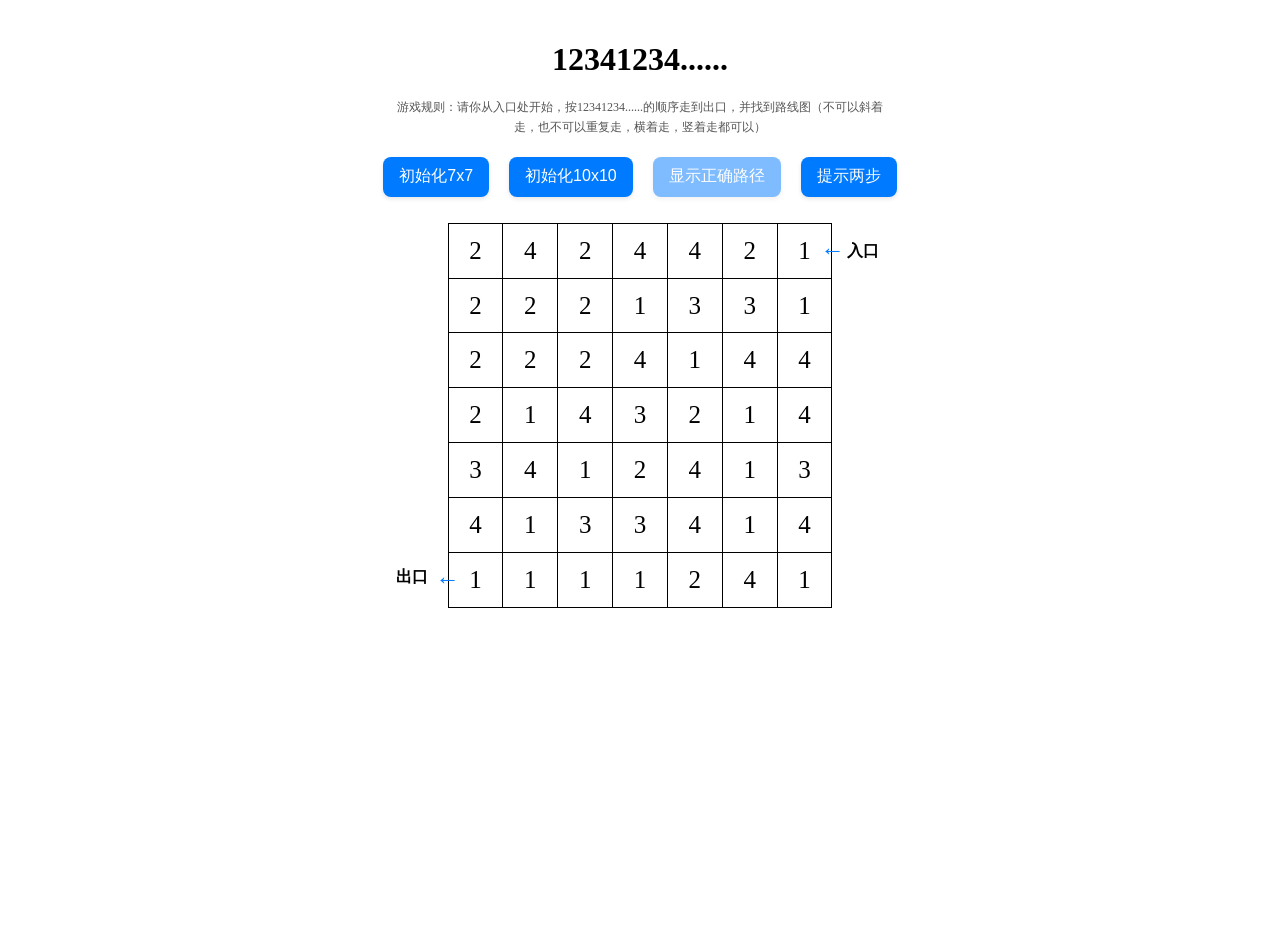
==== index.html @ 18fa10f1 "Add files via upload" ====
<!DOCTYPE html>
<html lang="zh">
<head>
    <meta charset="UTF-8">
    <meta name="viewport" content="width=device-width, initial-scale=1.0">
    <title>1234游戏</title>
    <link rel="stylesheet" href="styles.css">
</head>
<body>
    <div class="game-container">
        <h1 class="game-title">12341234......</h1>
        <p class="game-rules">
            游戏规则：请你从入口处开始，按12341234......的顺序走到出口，并找到路线图（不可以斜着走，也不可以重复走，横着走，竖着走都可以）
        </p>
        <div class="button-container">
            <button id="init7x7Button">初始化7x7</button>
            <button id="init10x10Button">初始化10x10</button>
            <div class="show-path-container">
                <button id="showPathButton">显示正确路径</button>
                <p id="showPathHint" class="hint-text"></p>
            </div>
            <button id="hintButton">提示两步</button> <!-- 新增的提示按钮 -->
        </div>
        <div class="table-wrapper">
            <table id="myTable"></table>
            <div class="entrance">入口</div>
            <div class="arrow-left entrance-arrow">&#8592;</div>
            <div class="exit">出口</div>
            <div class="arrow-left exit-arrow">&#8592;</div> <!-- 新增的出口箭头 -->
        </div>
    </div>
    <script src="script.js"></script>
</body>
</html>
---- styles.css ----
body, html {
    margin: 0;
    padding: 0;
    height: 100%;
    overflow-y: auto; /* 允许垂直滚动 */
}

.game-container {
    display: flex;
    flex-direction: column;
    align-items: center; /* 改为居中对齐 */
    justify-content: flex-start; /* 改为从顶部开始 */
    min-height: 100vh;
    padding: 20px;
    overflow-y: auto; /* 添加垂直滚动条 */
}

.table-wrapper {
    position: relative;
    margin-top: 0;
    padding-top: 0; /* 移除顶部内边距 */
    display: flex;
    justify-content: center;
}

table {
    border-collapse: collapse;
}

td {
    width: 51.84px;  /* 减少10% (57.6px * 0.9) */
    height: 51.84px; /* 减少10% (57.6px * 0.9) */
    border: 1px solid black;
    text-align: center;
    font-size: 25px; /* 稍微减小字体大小 */
}

.entrance, .exit {
    position: absolute;
    font-size: 16px;
    font-weight: bold;
}

.entrance {
    position: absolute;
    top: 20px; /* 将top值从15px增加到20px,使文字下移 */
    left: calc(100% + 15px);
    font-size: 16px;
    font-weight: bold;
    white-space: nowrap;
    line-height: 1; /* 添加这行以确保文字垂直居中 */
}

.exit {
    position: absolute;
    bottom: 20px; /* 稍微上移 */
    right: calc(100% + 20px); /* 向右移动 */
    font-size: 16px;
    font-weight: bold;
    white-space: nowrap;
}

/* 在现有的CSS后面添加以下内容 */
.start {
    position: relative;
}

.start-marker {
    position: absolute;
    top: -20px;
    right: -5px;
    font-size: 12px;
    color: #333;
    background-color: #fff;
    padding: 2px 5px;
    border: 1px solid #333;
    border-radius: 3px;
}

.popup {
    position: fixed;
    top: 0;
    left: 0;
    width: 100%;
    height: 100%;
    background-color: rgba(0, 0, 0, 0.5);
    display: flex;
    justify-content: center;
    align-items: center;
    z-index: 1000;
}

.popup-content {
    background-color: white;
    padding: 20px;
    border-radius: 5px;
    text-align: center;
}

.popup-content h2 {
    margin-top: 0;
}

.popup-content button {
    margin-top: 10px;
    padding: 5px 10px;
    font-size: 16px;
    cursor: pointer;
}

/* 在文件末尾添加以下内容 */

@keyframes rise {
    0% { transform: translateY(100%) scale(0.1); opacity: 0.5; }
    100% { transform: translateY(0) scale(0.5); opacity: 0.8; }
}

@keyframes explode {
    0% { transform: scale(0); opacity: 0; }
    50% { transform: scale(1.2); opacity: 1; }
    100% { transform: scale(1); opacity: 0; }
}

.firework {
    position: absolute;
    width: 10px;
    height: 10px;
    border-radius: 50%;
    animation: explode 3s ease-out forwards;
}

.success-popup {
    position: relative;
    overflow: hidden;
    padding: 20px 60px; /* 增加左右内边距为烟花留出空间 */
}

/* 在文件末尾添加以下内容 */
#showPathButton {
    /* 移除之前的样式 */
    position: static;
    top: auto;
    right: auto;
    /* 使用与其他按钮相同的样式 */
    padding: 8px 16px;
    font-size: 16px;
    color: #ffffff;
    background-color: #007AFF;
    border: none;
    border-radius: 8px;
    cursor: pointer;
    transition: background-color 0.3s ease;
    box-shadow: 0 2px 4px rgba(0, 0, 0, 0.1);
    height: auto; /* 添加这行 */
    line-height: normal; /* 添加这行 */    
}

#showPathButton:hover {
    background-color: #0056b3;
}

#showPathButton:active {
    background-color: #004080;
    transform: translateY(1px);
}

.button-container button,
#showPathButton {
    height: 40px; /* 或其他适合的固定高度 */
}

.button-container {
    display: flex;
    justify-content: center; /* 改为居中对齐 */
    margin-bottom: 10px; /* 减少底部边距 */
    width: 100%; /* 确保按钮容器占满宽度 */
}

.button-container button {
    margin: 0 10px;
    padding: 8px 16px;
    font-size: 16px;
    color: #ffffff;
    background-color: #007AFF; /* Apple blue */
    border: none;
    border-radius: 8px;
    cursor: pointer;
    transition: background-color 0.3s ease;
    box-shadow: 0 2px 4px rgba(0, 0, 0, 0.1);
}

.button-container button:hover {
    background-color: #0056b3; /* Darker blue on hover */
}

.button-container button:active {
    background-color: #004080; /* Even darker blue when pressed */
    transform: translateY(1px);
}

/* 其他样式保持不变 */

/* 在现有样式的基础上修改或添加以下内容 */

.game-title {
    font-size: 32px; /* 增大字体 */
    text-align: center; /* 改为居中对齐 */
    margin-bottom: 20px; /* 增加底部间距 */
    width: 100%; /* 确保标题占满宽度 */
}

.game-rules {
    font-size: 12px; /* 减小字体 */
    text-align: center; /* 改为居中对齐 */
    max-width: 500px;
    margin: 0 auto 20px; /* 使用auto实现水平居中 */
    line-height: 1.6;
    color: #555;
}

/* 其他样式保持不变 */

/* 在现有样式的基础上添加以下内容 */

.exit-arrow {
    position: absolute;
    bottom: 15px; /* 保持不变 */
    left: -12px;
    font-size: 24px; /* 恢复到原来的大小 */
    color: #007AFF;
    z-index: 1;
}

/* 重命名原来的箭头类并调整位置 */
.entrance-arrow {
    position: absolute;
    top: 15px;
    left: calc(100% - 12px);
    font-size: 24px;
    color: #007AFF;
    z-index: 1;
    line-height: 1;
}

/* 其他样式保持不变 */
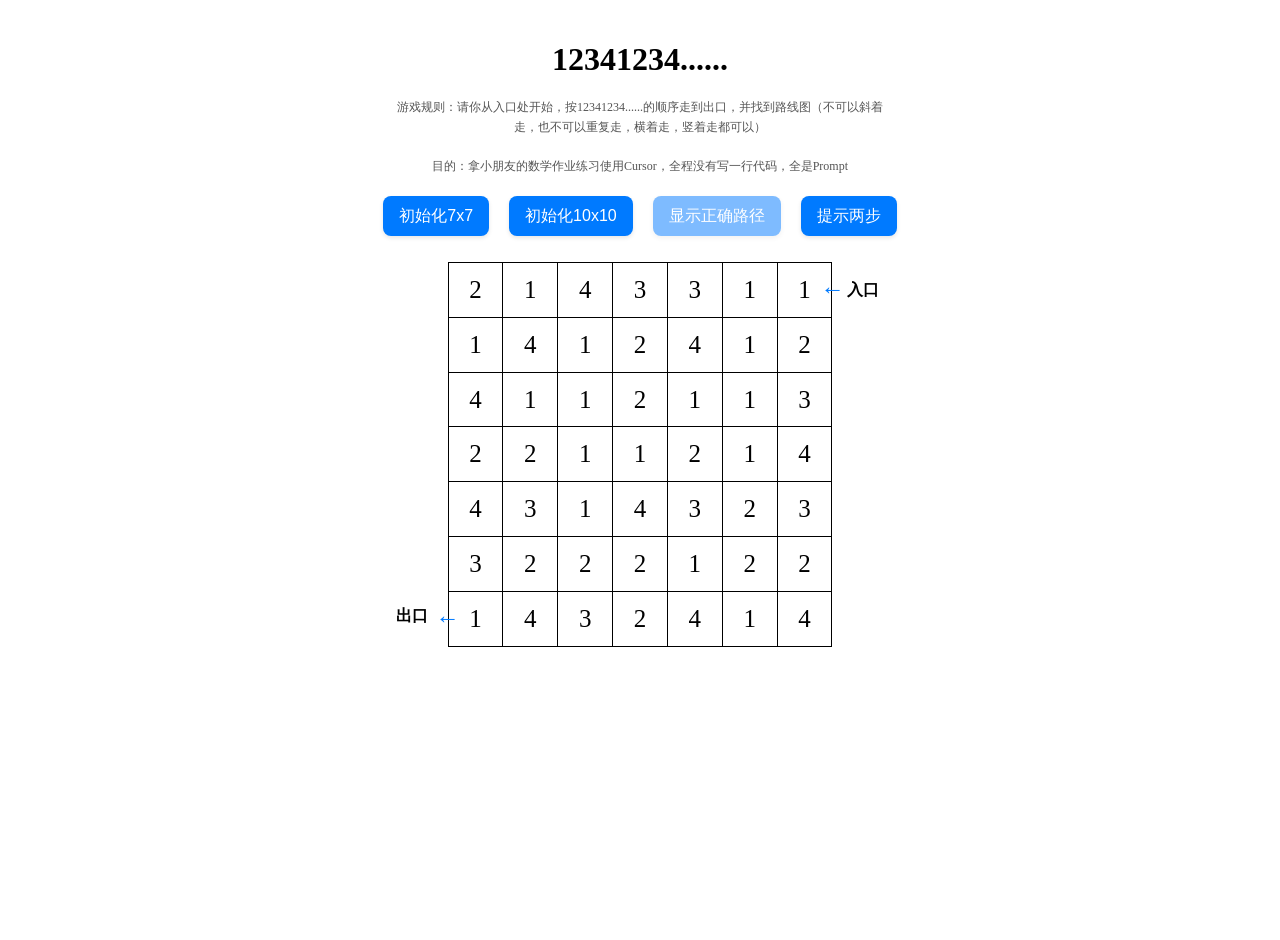
==== commit be9774a4: "Update index.html" ====
--- a/index.html
+++ b/index.html
@@ -12,6 +12,9 @@
         <p class="game-rules">
             游戏规则：请你从入口处开始，按12341234......的顺序走到出口，并找到路线图（不可以斜着走，也不可以重复走，横着走，竖着走都可以）
         </p>
+        <p class="game-rules">
+            目的：拿小朋友的数学作业练习使用Cursor，全程没有写一行代码，全是Prompt
+        </p>        
         <div class="button-container">
             <button id="init7x7Button">初始化7x7</button>
             <button id="init10x10Button">初始化10x10</button>
@@ -31,4 +34,4 @@
     </div>
     <script src="script.js"></script>
 </body>
-</html>+</html>
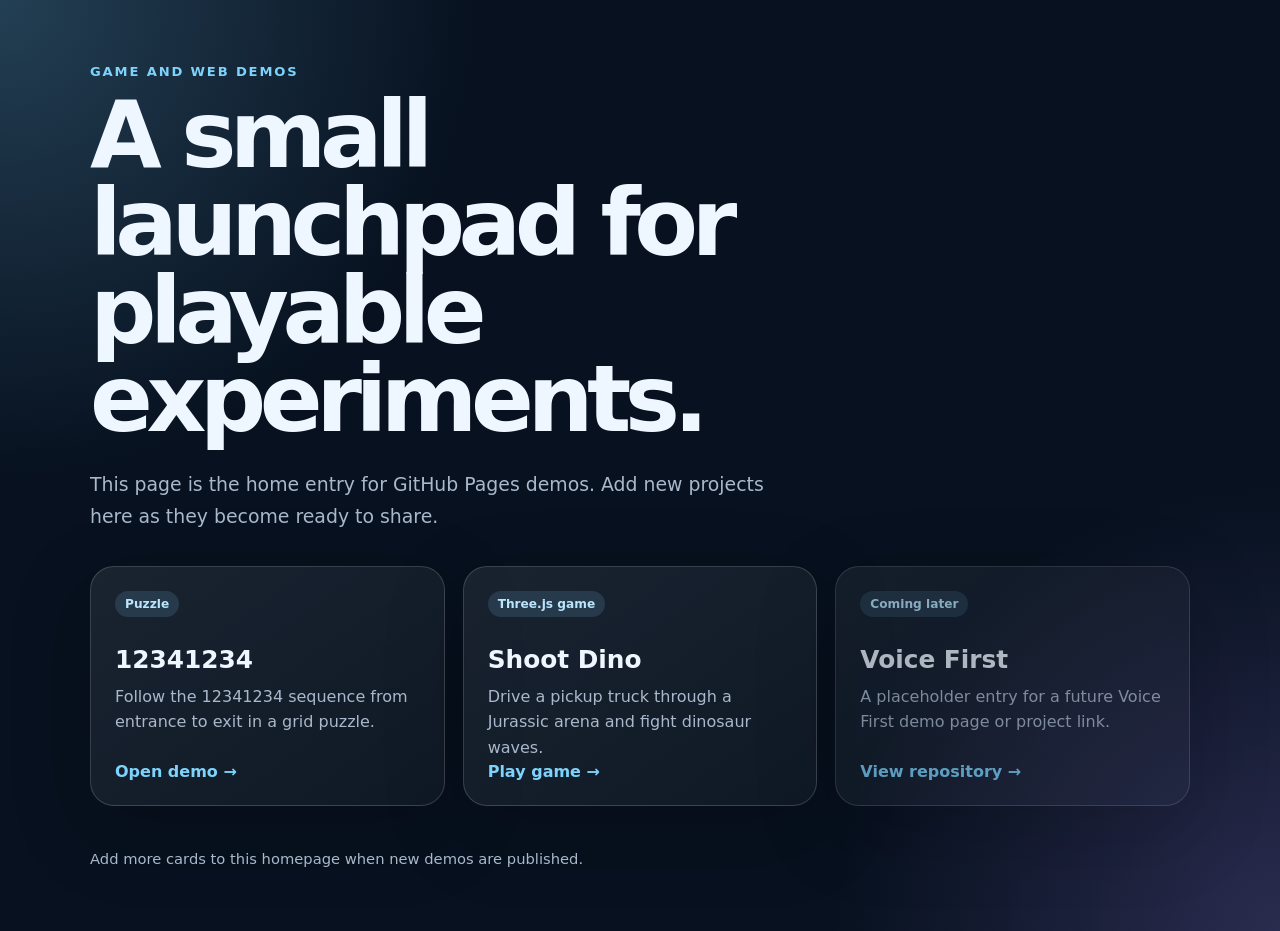
==== commit d19462c6: "Create GitHub Pages demo homepage" ====
--- a/index.html
+++ b/index.html
@@ -1,37 +1,175 @@
-<!DOCTYPE html>
-<html lang="zh">
-<head>
-    <meta charset="UTF-8">
-    <meta name="viewport" content="width=device-width, initial-scale=1.0">
-    <title>1234游戏</title>
-    <link rel="stylesheet" href="styles.css">
-</head>
-<body>
-    <div class="game-container">
-        <h1 class="game-title">12341234......</h1>
-        <p class="game-rules">
-            游戏规则：请你从入口处开始，按12341234......的顺序走到出口，并找到路线图（不可以斜着走，也不可以重复走，横着走，竖着走都可以）
-        </p>
-        <p class="game-rules">
-            目的：拿小朋友的数学作业练习使用Cursor，全程没有写一行代码，全是Prompt
-        </p>        
-        <div class="button-container">
-            <button id="init7x7Button">初始化7x7</button>
-            <button id="init10x10Button">初始化10x10</button>
-            <div class="show-path-container">
-                <button id="showPathButton">显示正确路径</button>
-                <p id="showPathHint" class="hint-text"></p>
-            </div>
-            <button id="hintButton">提示两步</button> <!-- 新增的提示按钮 -->
-        </div>
-        <div class="table-wrapper">
-            <table id="myTable"></table>
-            <div class="entrance">入口</div>
-            <div class="arrow-left entrance-arrow">&#8592;</div>
-            <div class="exit">出口</div>
-            <div class="arrow-left exit-arrow">&#8592;</div> <!-- 新增的出口箭头 -->
-        </div>
-    </div>
-    <script src="script.js"></script>
-</body>
-</html>
+<!DOCTYPE html>
+<html lang="en">
+<head>
+  <meta charset="UTF-8" />
+  <meta name="viewport" content="width=device-width, initial-scale=1.0" />
+  <title>Game Demos</title>
+  <style>
+    :root {
+      color-scheme: dark;
+      --bg: #07111f;
+      --panel: rgba(255, 255, 255, 0.08);
+      --panel-strong: rgba(255, 255, 255, 0.14);
+      --text: #eef6ff;
+      --muted: #a9b8ca;
+      --accent: #7dd3fc;
+      --accent-2: #a78bfa;
+      --border: rgba(255, 255, 255, 0.16);
+    }
+
+    * {
+      box-sizing: border-box;
+    }
+
+    body {
+      margin: 0;
+      min-height: 100vh;
+      font-family: Inter, ui-sans-serif, system-ui, -apple-system, BlinkMacSystemFont, "Segoe UI", sans-serif;
+      color: var(--text);
+      background:
+        radial-gradient(circle at top left, rgba(125, 211, 252, 0.24), transparent 30rem),
+        radial-gradient(circle at bottom right, rgba(167, 139, 250, 0.22), transparent 28rem),
+        var(--bg);
+    }
+
+    main {
+      width: min(1100px, calc(100% - 32px));
+      margin: 0 auto;
+      padding: 64px 0;
+    }
+
+    .hero {
+      margin-bottom: 34px;
+    }
+
+    .eyebrow {
+      margin: 0 0 12px;
+      color: var(--accent);
+      font-size: 0.82rem;
+      font-weight: 700;
+      letter-spacing: 0.14em;
+      text-transform: uppercase;
+    }
+
+    h1 {
+      max-width: 820px;
+      margin: 0;
+      font-size: clamp(2.4rem, 8vw, 5.8rem);
+      line-height: 0.95;
+      letter-spacing: -0.07em;
+    }
+
+    .intro {
+      max-width: 700px;
+      margin: 24px 0 0;
+      color: var(--muted);
+      font-size: clamp(1rem, 2vw, 1.18rem);
+      line-height: 1.7;
+    }
+
+    .grid {
+      display: grid;
+      grid-template-columns: repeat(auto-fit, minmax(240px, 1fr));
+      gap: 18px;
+      margin-top: 34px;
+    }
+
+    .card {
+      min-height: 240px;
+      display: flex;
+      flex-direction: column;
+      padding: 24px;
+      border: 1px solid var(--border);
+      border-radius: 24px;
+      background: linear-gradient(145deg, var(--panel), rgba(255, 255, 255, 0.035));
+      box-shadow: 0 24px 80px rgba(0, 0, 0, 0.22);
+      text-decoration: none;
+      color: inherit;
+      transition: transform 160ms ease, border-color 160ms ease, background 160ms ease;
+    }
+
+    a.card:hover,
+    a.card:focus-visible {
+      transform: translateY(-4px);
+      border-color: rgba(125, 211, 252, 0.7);
+      background: linear-gradient(145deg, var(--panel-strong), rgba(125, 211, 252, 0.08));
+      outline: none;
+    }
+
+    .tag {
+      align-self: flex-start;
+      padding: 6px 10px;
+      border-radius: 999px;
+      background: rgba(125, 211, 252, 0.14);
+      color: #bae6fd;
+      font-size: 0.76rem;
+      font-weight: 700;
+    }
+
+    .card h2 {
+      margin: 28px 0 10px;
+      font-size: 1.55rem;
+    }
+
+    .card p {
+      margin: 0;
+      color: var(--muted);
+      line-height: 1.6;
+    }
+
+    .card .link {
+      margin-top: auto;
+      color: var(--accent);
+      font-weight: 700;
+    }
+
+    .placeholder {
+      opacity: 0.72;
+    }
+
+    footer {
+      margin-top: 44px;
+      color: var(--muted);
+      font-size: 0.92rem;
+    }
+  </style>
+</head>
+<body>
+  <main>
+    <section class="hero" aria-labelledby="page-title">
+      <p class="eyebrow">Game and web demos</p>
+      <h1 id="page-title">A small launchpad for playable experiments.</h1>
+      <p class="intro">
+        This page is the home entry for GitHub Pages demos. Add new projects here as they become ready to share.
+      </p>
+    </section>
+
+    <section class="grid" aria-label="Demo links">
+      <a class="card" href="./12341234/">
+        <span class="tag">Puzzle</span>
+        <h2>12341234</h2>
+        <p>Follow the 12341234 sequence from entrance to exit in a grid puzzle.</p>
+        <span class="link">Open demo →</span>
+      </a>
+
+      <a class="card" href="https://hankswang123.github.io/shoot-dino/">
+        <span class="tag">Three.js game</span>
+        <h2>Shoot Dino</h2>
+        <p>Drive a pickup truck through a Jurassic arena and fight dinosaur waves.</p>
+        <span class="link">Play game →</span>
+      </a>
+
+      <a class="card placeholder" href="https://github.com/hankswang123/Voice-First">
+        <span class="tag">Coming later</span>
+        <h2>Voice First</h2>
+        <p>A placeholder entry for a future Voice First demo page or project link.</p>
+        <span class="link">View repository →</span>
+      </a>
+    </section>
+
+    <footer>
+      Add more cards to this homepage when new demos are published.
+    </footer>
+  </main>
+</body>
+</html>
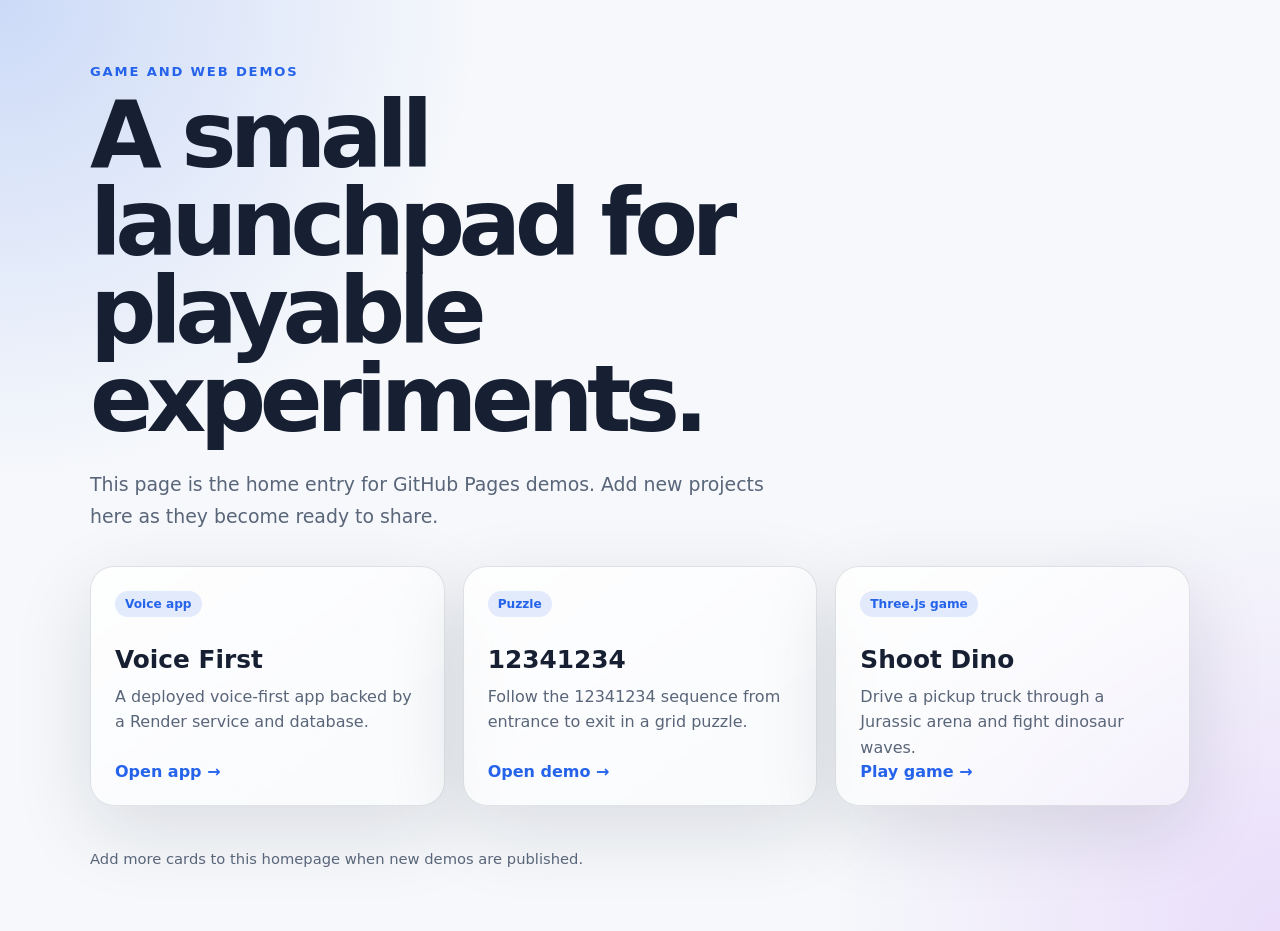
==== commit f78ec9fe: "Update launchpad theme and Voice First link" ====
--- a/index.html
+++ b/index.html
@@ -6,15 +6,30 @@
   <title>Game Demos</title>
   <style>
     :root {
-      color-scheme: dark;
-      --bg: #07111f;
-      --panel: rgba(255, 255, 255, 0.08);
-      --panel-strong: rgba(255, 255, 255, 0.14);
-      --text: #eef6ff;
-      --muted: #a9b8ca;
-      --accent: #7dd3fc;
-      --accent-2: #a78bfa;
-      --border: rgba(255, 255, 255, 0.16);
+      color-scheme: light dark;
+      --bg: #f6f8fb;
+      --panel: rgba(255, 255, 255, 0.82);
+      --panel-strong: rgba(255, 255, 255, 0.96);
+      --text: #172033;
+      --muted: #596579;
+      --accent: #2563eb;
+      --accent-soft: rgba(37, 99, 235, 0.12);
+      --border: rgba(23, 32, 51, 0.12);
+      --shadow: rgba(15, 23, 42, 0.12);
+    }
+
+    @media (prefers-color-scheme: dark) {
+      :root {
+        --bg: #07111f;
+        --panel: rgba(255, 255, 255, 0.08);
+        --panel-strong: rgba(255, 255, 255, 0.14);
+        --text: #eef6ff;
+        --muted: #a9b8ca;
+        --accent: #7dd3fc;
+        --accent-soft: rgba(125, 211, 252, 0.14);
+        --border: rgba(255, 255, 255, 0.16);
+        --shadow: rgba(0, 0, 0, 0.28);
+      }
     }
 
     * {
@@ -27,8 +42,8 @@
       font-family: Inter, ui-sans-serif, system-ui, -apple-system, BlinkMacSystemFont, "Segoe UI", sans-serif;
       color: var(--text);
       background:
-        radial-gradient(circle at top left, rgba(125, 211, 252, 0.24), transparent 30rem),
-        radial-gradient(circle at bottom right, rgba(167, 139, 250, 0.22), transparent 28rem),
+        radial-gradient(circle at top left, color-mix(in srgb, var(--accent) 20%, transparent), transparent 30rem),
+        radial-gradient(circle at bottom right, rgba(168, 85, 247, 0.16), transparent 28rem),
         var(--bg);
     }
 
@@ -81,8 +96,8 @@
       padding: 24px;
       border: 1px solid var(--border);
       border-radius: 24px;
-      background: linear-gradient(145deg, var(--panel), rgba(255, 255, 255, 0.035));
-      box-shadow: 0 24px 80px rgba(0, 0, 0, 0.22);
+      background: linear-gradient(145deg, var(--panel), color-mix(in srgb, var(--panel) 45%, transparent));
+      box-shadow: 0 24px 80px var(--shadow);
       text-decoration: none;
       color: inherit;
       transition: transform 160ms ease, border-color 160ms ease, background 160ms ease;
@@ -91,8 +106,8 @@
     a.card:hover,
     a.card:focus-visible {
       transform: translateY(-4px);
-      border-color: rgba(125, 211, 252, 0.7);
-      background: linear-gradient(145deg, var(--panel-strong), rgba(125, 211, 252, 0.08));
+      border-color: color-mix(in srgb, var(--accent) 70%, transparent);
+      background: linear-gradient(145deg, var(--panel-strong), var(--accent-soft));
       outline: none;
     }
 
@@ -100,8 +115,8 @@
       align-self: flex-start;
       padding: 6px 10px;
       border-radius: 999px;
-      background: rgba(125, 211, 252, 0.14);
-      color: #bae6fd;
+      background: var(--accent-soft);
+      color: var(--accent);
       font-size: 0.76rem;
       font-weight: 700;
     }
@@ -123,10 +138,6 @@
       font-weight: 700;
     }
 
-    .placeholder {
-      opacity: 0.72;
-    }
-
     footer {
       margin-top: 44px;
       color: var(--muted);
@@ -145,6 +156,13 @@
     </section>
 
     <section class="grid" aria-label="Demo links">
+      <a class="card" href="https://voice-first-1.onrender.com/">
+        <span class="tag">Voice app</span>
+        <h2>Voice First</h2>
+        <p>A deployed voice-first app backed by a Render service and database.</p>
+        <span class="link">Open app →</span>
+      </a>
+
       <a class="card" href="./12341234/">
         <span class="tag">Puzzle</span>
         <h2>12341234</h2>
@@ -158,13 +176,6 @@
         <p>Drive a pickup truck through a Jurassic arena and fight dinosaur waves.</p>
         <span class="link">Play game →</span>
       </a>
-
-      <a class="card placeholder" href="https://github.com/hankswang123/Voice-First">
-        <span class="tag">Coming later</span>
-        <h2>Voice First</h2>
-        <p>A placeholder entry for a future Voice First demo page or project link.</p>
-        <span class="link">View repository →</span>
-      </a>
     </section>
 
     <footer>
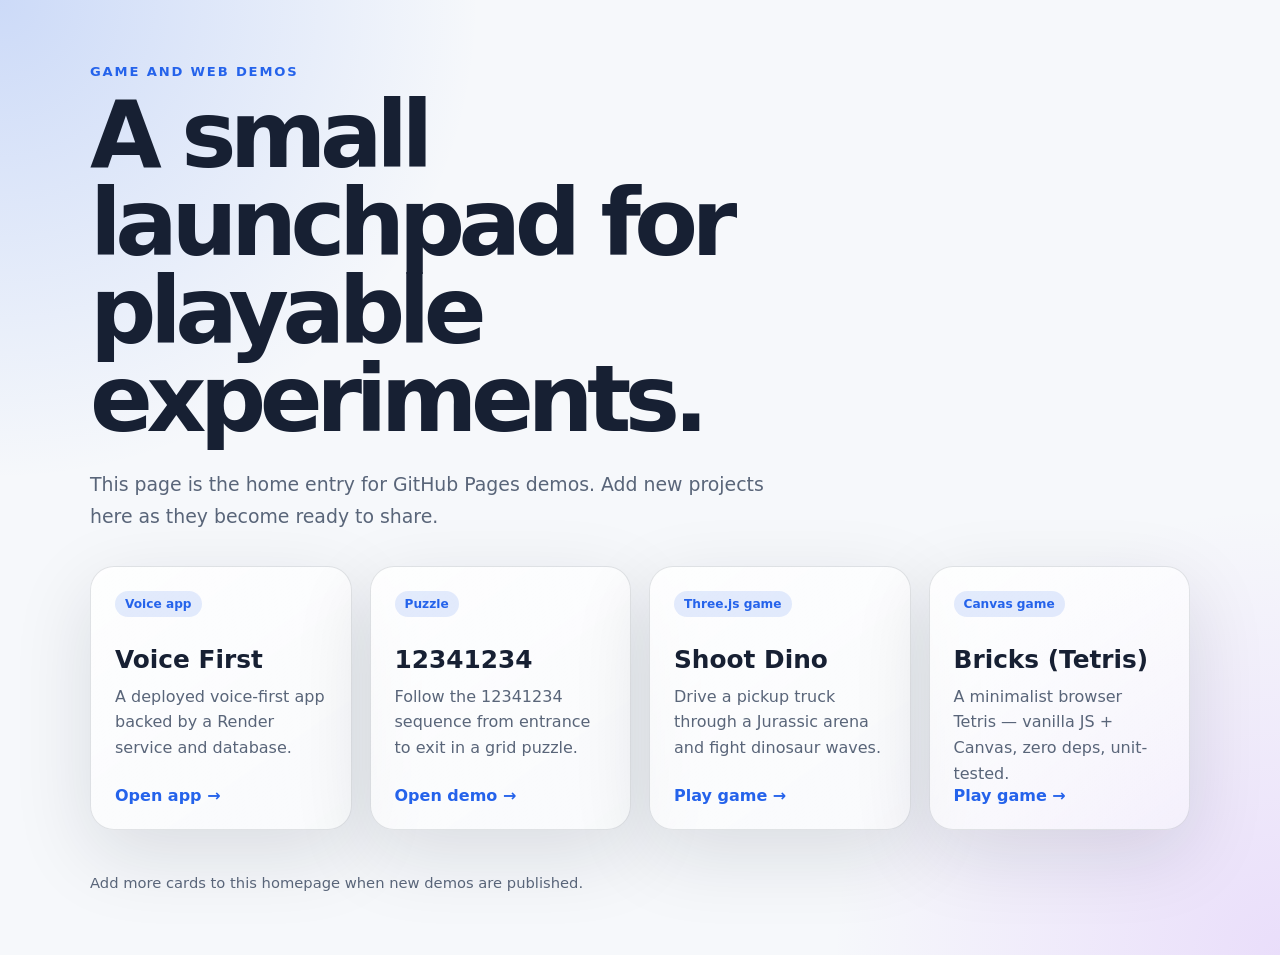
==== commit aefc6177: "Add Bricks (Tetris) demo card Links to https://hankswang123.github.io/bricks/ — the minimalist vanil" ====
--- a/index.html
+++ b/index.html
@@ -176,6 +176,13 @@
         <p>Drive a pickup truck through a Jurassic arena and fight dinosaur waves.</p>
         <span class="link">Play game →</span>
       </a>
+
+      <a class="card" href="https://hankswang123.github.io/bricks/">
+        <span class="tag">Canvas game</span>
+        <h2>Bricks (Tetris)</h2>
+        <p>A minimalist browser Tetris — vanilla JS + Canvas, zero deps, unit-tested.</p>
+        <span class="link">Play game →</span>
+      </a>
     </section>
 
     <footer>
